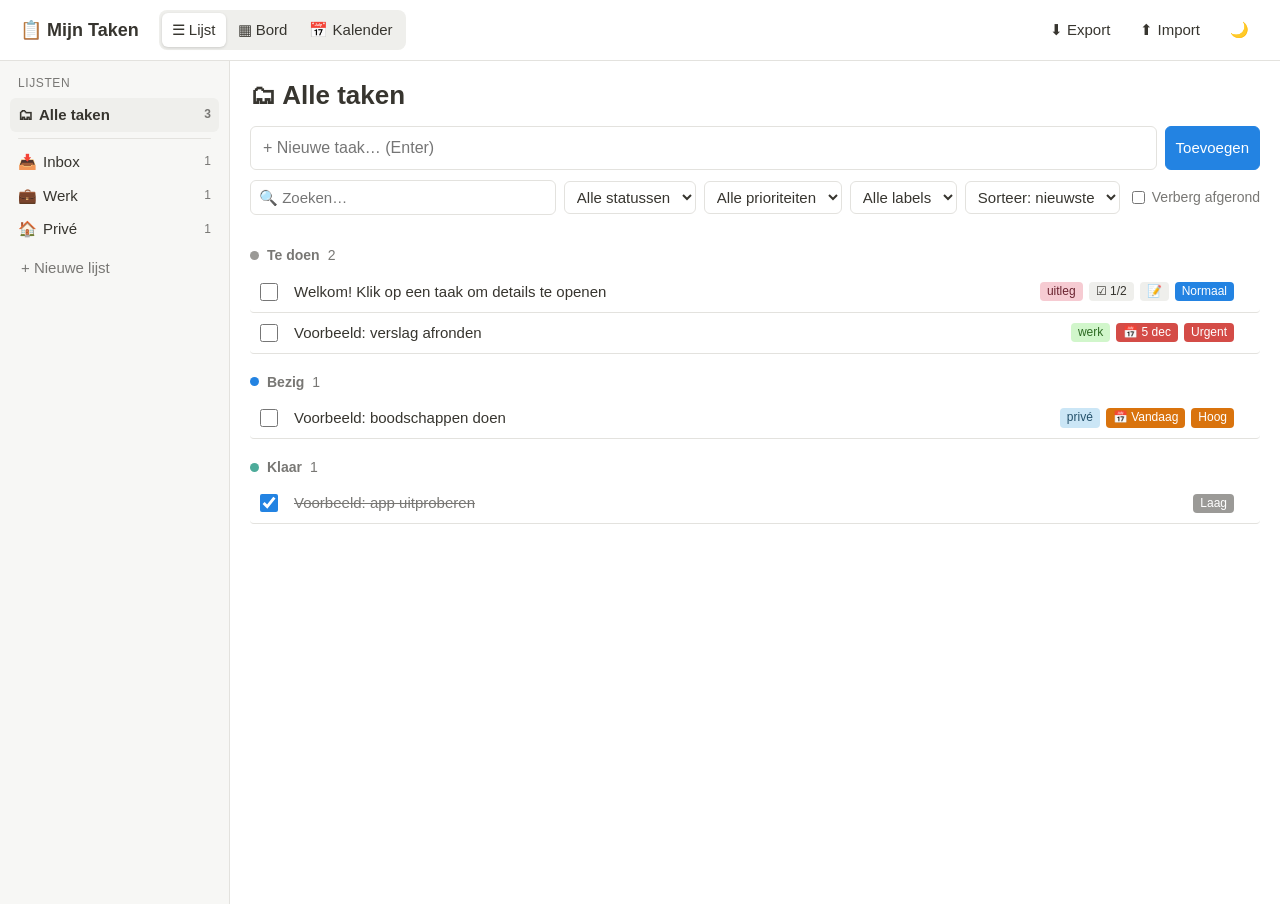
==== src/index.html @ 9c171a24 "Eerste versie Mijn Taken Co-Authored-By: Claude Opus 5.5 <noreply@anthropic.com> Claude-Session: htt" ====
<!doctype html>
<html lang="nl">
<head>
  <meta charset="utf-8">
  <meta name="viewport" content="width=device-width, initial-scale=1">
  <title>Mijn Taken</title>
  <link rel="stylesheet" href="style.css">
</head>
<body>
  <header class="topbar">
    <button id="menuBtn" class="ghost" title="Lijsten tonen">☰</button>
    <h1>📋 Mijn Taken</h1>
    <div class="view-switch" role="tablist">
      <button data-view="list" class="active">☰ Lijst</button>
      <button data-view="board">▦ Bord</button>
      <button data-view="calendar">📅 Kalender</button>
    </div>
    <div class="spacer"></div>
    <button id="exportBtn" class="ghost" title="Back-up downloaden">⬇<span class="lbl"> Export</span></button>
    <label class="ghost btn-like" title="Back-up terugzetten">⬆<span class="lbl"> Import</span><input id="importInput" type="file" accept=".json" hidden></label>
    <button id="themeBtn" class="ghost" title="Donkere / lichte modus">🌙</button>
  </header>

  <div class="layout">
  <nav id="sidebar" class="sidebar">
    <div class="side-title">Lijsten</div>
    <ul id="listNav"></ul>
    <button id="addList" class="ghost add-list">+ Nieuwe lijst</button>
  </nav>
  <div class="content">
  <h2 id="listHeading" class="list-heading"></h2>
  <section class="toolbar">
    <form id="quickAdd" autocomplete="off">
      <input id="quickTitle" placeholder="+ Nieuwe taak… (Enter)" required>
      <button type="submit">Toevoegen</button>
    </form>
    <div class="filters">
      <input id="search" type="search" placeholder="🔍 Zoeken…">
      <select id="fStatus"><option value="">Alle statussen</option></select>
      <select id="fPrio"><option value="">Alle prioriteiten</option></select>
      <select id="fLabel"><option value="">Alle labels</option></select>
      <select id="sortBy">
        <option value="created">Sorteer: nieuwste</option>
        <option value="due">Sorteer: deadline</option>
        <option value="prio">Sorteer: prioriteit</option>
        <option value="title">Sorteer: titel</option>
      </select>
      <label class="chk"><input id="hideDone" type="checkbox"> Verberg afgerond</label>
    </div>
  </section>

  <main id="main"></main>
  </div>
  </div>

  <aside id="panel" class="panel" hidden>
    <div class="panel-head">
      <button id="closePanel" class="ghost" title="Sluiten (Esc)">✕</button>
      <div class="spacer"></div>
      <button id="deleteTask" class="danger">🗑 Verwijderen</button>
    </div>
    <input id="pTitle" class="p-title" placeholder="Titel">
    <div class="props">
      <label>Lijst</label><select id="pList"></select>
      <label>Status</label><select id="pStatus"></select>
      <label>Prioriteit</label><select id="pPrio"></select>
      <label>Deadline</label><input id="pDue" type="date">
      <label>Labels</label>
      <div>
        <div id="pLabels" class="labels"></div>
        <input id="pLabelInput" placeholder="Label toevoegen + Enter" list="labelList">
        <datalist id="labelList"></datalist>
      </div>
    </div>
    <h3>Subtaken <span id="subCount" class="muted"></span></h3>
    <div class="progress"><div id="subBar"></div></div>
    <ul id="pSubs" class="subs"></ul>
    <form id="subAdd" autocomplete="off"><input id="subInput" placeholder="+ Subtaak toevoegen"></form>
    <h3>Notities</h3>
    <textarea id="pNotes" placeholder="Schrijf hier notities, links, ideeën…"></textarea>
    <p class="muted small" id="pMeta"></p>
  </aside>
  <div id="backdrop" hidden></div>
  <div id="sideBackdrop" hidden></div>

  <script src="app.js"></script>
</body>
</html>
---- src/style.css ----
:root {
  --bg: #ffffff; --bg2: #f7f7f5; --bg3: #efefec; --fg: #37352f; --muted: #787774;
  --border: #e3e2de; --accent: #2383e2; --danger: #d44c47;
  --p-laag: #9b9a97; --p-normaal: #2383e2; --p-hoog: #d9730d; --p-urgent: #d44c47;
  --shadow: 0 4px 18px rgba(0,0,0,.12);
}
[data-theme="dark"] {
  --bg: #191919; --bg2: #202020; --bg3: #2c2c2c; --fg: #e6e6e4; --muted: #9b9b98;
  --border: #373737; --accent: #4a9eef; --danger: #ef6b66;
  --shadow: 0 4px 18px rgba(0,0,0,.5);
}
* { box-sizing: border-box; }
body { margin: 0; font: 15px/1.45 -apple-system, "Segoe UI", Roboto, Helvetica, Arial, sans-serif; background: var(--bg); color: var(--fg); }
button, input, select, textarea { font: inherit; color: inherit; }
button, .btn-like { cursor: pointer; border: 1px solid var(--border); background: var(--bg2); border-radius: 6px; padding: 6px 10px; }
button:hover, .btn-like:hover { background: var(--bg3); }
button.ghost, .ghost { background: transparent; border-color: transparent; }
button.danger { color: var(--danger); background: transparent; }
input, select, textarea { background: var(--bg); border: 1px solid var(--border); border-radius: 6px; padding: 6px 8px; }
input:focus, select:focus, textarea:focus { outline: 2px solid var(--accent); outline-offset: -1px; }
.spacer { flex: 1; }
.muted { color: var(--muted); font-weight: normal; }
.small { font-size: 12px; }

.topbar { display: flex; align-items: center; gap: 8px; padding: 10px 20px; border-bottom: 1px solid var(--border); flex-wrap: wrap; }
.topbar h1 { font-size: 18px; margin: 0 12px 0 0; }
.view-switch { display: flex; gap: 2px; background: var(--bg3); padding: 3px; border-radius: 8px; }
.view-switch button { border: none; background: transparent; }
.view-switch button.active { background: var(--bg); box-shadow: 0 1px 3px rgba(0,0,0,.15); }

.toolbar { padding: 12px 20px; display: flex; flex-direction: column; gap: 10px; }
#quickAdd { display: flex; gap: 8px; }
#quickAdd input { flex: 1; min-width: 0; font-size: 16px; padding: 9px 12px; }
#quickAdd button { background: var(--accent); color: #fff; border-color: var(--accent); }
.filters { display: flex; gap: 8px; flex-wrap: wrap; align-items: center; }
.filters input[type=search] { min-width: 200px; flex: 1; }
.chk { display: flex; align-items: center; gap: 4px; color: var(--muted); font-size: 14px; }

main { padding: 0 20px 40px; }
.empty { text-align: center; color: var(--muted); padding: 50px 0; }

/* Lijst */
.group h2 { font-size: 14px; color: var(--muted); margin: 18px 0 6px; display: flex; gap: 8px; align-items: center; }
.row { display: grid; grid-template-columns: 28px 1fr auto auto auto; gap: 10px; align-items: center; padding: 8px 6px; border-bottom: 1px solid var(--border); cursor: pointer; border-radius: 4px; }
.row:hover { background: var(--bg2); }
.row.done .title { text-decoration: line-through; color: var(--muted); }
.row .title { overflow: hidden; text-overflow: ellipsis; white-space: nowrap; }
.row .meta { display: flex; gap: 6px; align-items: center; flex-wrap: wrap; justify-content: flex-end; }
.check { width: 18px; height: 18px; accent-color: var(--accent); cursor: pointer; }

.badge { font-size: 12px; padding: 1px 7px; border-radius: 4px; background: var(--bg3); white-space: nowrap; }
.prio { color: #fff; }
.prio-Laag { background: var(--p-laag); } .prio-Normaal { background: var(--p-normaal); }
.prio-Hoog { background: var(--p-hoog); } .prio-Urgent { background: var(--p-urgent); }
.due.overdue { color: #fff; background: var(--danger); }
.due.today { color: #fff; background: var(--p-hoog); }
.label { background: hsl(var(--h) 70% 88%); color: hsl(var(--h) 50% 28%); }
[data-theme="dark"] .label { background: hsl(var(--h) 35% 28%); color: hsl(var(--h) 70% 85%); }

/* Bord */
.board { display: grid; grid-template-columns: repeat(3, minmax(240px, 1fr)); gap: 14px; overflow-x: auto; }
.col { background: var(--bg2); border-radius: 8px; padding: 10px; min-height: 200px; }
.col.over { outline: 2px dashed var(--accent); }
.col h2 { font-size: 14px; margin: 0 0 10px; display: flex; gap: 6px; align-items: center; }
.card { background: var(--bg); border: 1px solid var(--border); border-radius: 6px; padding: 9px 10px; margin-bottom: 8px; cursor: grab; box-shadow: 0 1px 2px rgba(0,0,0,.06); }
.card:hover { border-color: var(--accent); }
.card.dragging { opacity: .4; }
.card .title { font-weight: 500; margin-bottom: 6px; }
.card .meta { display: flex; gap: 5px; flex-wrap: wrap; }
.col .add-in-col { width: 100%; text-align: left; color: var(--muted); background: transparent; border: none; }

.dot { width: 9px; height: 9px; border-radius: 50%; display: inline-block; }
.dot-todo { background: var(--p-laag); } .dot-doing { background: var(--accent); } .dot-done { background: #4dab9a; }

/* Zijpaneel */
.panel { position: fixed; top: 0; right: 0; bottom: 0; width: min(520px, 100%); background: var(--bg); border-left: 1px solid var(--border); box-shadow: var(--shadow); padding: 14px 24px 30px; overflow-y: auto; z-index: 20; }
#backdrop { position: fixed; inset: 0; background: rgba(0,0,0,.25); z-index: 10; }
.panel-head { display: flex; align-items: center; margin-bottom: 8px; }
.p-title { width: 100%; font-size: 24px; font-weight: 700; border: none; padding: 4px 0; margin-bottom: 12px; }
.props { display: grid; grid-template-columns: 110px 1fr; gap: 10px 12px; align-items: start; }
.props > label { color: var(--muted); padding-top: 6px; font-size: 14px; }
.labels { display: flex; gap: 5px; flex-wrap: wrap; margin-bottom: 6px; }
.labels .badge button { border: none; background: none; padding: 0 0 0 4px; color: inherit; }
.panel h3 { font-size: 15px; margin: 22px 0 8px; }
.progress { height: 5px; background: var(--bg3); border-radius: 3px; overflow: hidden; margin-bottom: 6px; }
.progress div { height: 100%; background: #4dab9a; width: 0; transition: width .2s; }
.subs { list-style: none; padding: 0; margin: 0 0 6px; }
.subs li { display: flex; align-items: center; gap: 8px; padding: 3px 0; }
.subs li input[type=text] { flex: 1; border-color: transparent; padding: 3px 6px; }
.subs li input[type=text]:hover { border-color: var(--border); }
.subs li.done input[type=text] { text-decoration: line-through; color: var(--muted); }
.subs li button { border: none; background: none; color: var(--muted); padding: 2px 6px; }
#subInput { width: 100%; }
#pNotes { width: 100%; min-height: 180px; resize: vertical; }

@media (max-width: 700px) {
  .row { grid-template-columns: 28px 1fr; }
  .row .meta { grid-column: 2; justify-content: flex-start; }
  .board { grid-template-columns: repeat(3, 85vw); }
  .props { grid-template-columns: 90px 1fr; }
}

/* Zijbalk met lijsten */
.layout { display: flex; align-items: stretch; min-height: calc(100vh - 57px); }
.sidebar { width: 230px; flex-shrink: 0; background: var(--bg2); border-right: 1px solid var(--border); padding: 14px 10px; }
.content { flex: 1; min-width: 0; }
.side-title { font-size: 12px; text-transform: uppercase; letter-spacing: .05em; color: var(--muted); padding: 0 8px 6px; }
#listNav { list-style: none; margin: 0; padding: 0; }
#listNav li { display: flex; align-items: center; gap: 6px; padding: 6px 8px; border-radius: 6px; cursor: pointer; }
#listNav li:hover { background: var(--bg3); }
#listNav li.active { background: var(--bg3); font-weight: 600; }
#listNav li.drop-over { outline: 2px dashed var(--accent); }
#listNav .name { flex: 1; overflow: hidden; text-overflow: ellipsis; white-space: nowrap; }
#listNav .count { color: var(--muted); font-size: 12px; }
#listNav .acts { display: none; }
#listNav li:hover .acts { display: inline-flex; }
#listNav .acts button { border: none; background: none; padding: 0 3px; color: var(--muted); font-size: 13px; }
#listNav .sep { height: 1px; background: var(--border); margin: 6px 8px; padding: 0; cursor: default; }
.add-list { width: 100%; text-align: left; color: var(--muted); margin-top: 4px; }
.list-heading { margin: 16px 20px 0; font-size: 26px; }
#menuBtn { display: none; font-size: 18px; }
#sideBackdrop { position: fixed; inset: 0; background: rgba(0,0,0,.25); z-index: 14; }

/* Kalender */
.cal-head { display: flex; align-items: center; gap: 8px; margin: 6px 0 10px; }
.cal-head h2 { font-size: 18px; margin: 0 8px 0 0; text-transform: capitalize; min-width: 170px; }
.cal { display: grid; grid-template-columns: repeat(7, 1fr); border-top: 1px solid var(--border); border-left: 1px solid var(--border); }
.cal .dow { font-size: 12px; color: var(--muted); padding: 4px 6px; border-right: 1px solid var(--border); border-bottom: 1px solid var(--border); background: var(--bg2); }
.day { min-height: 105px; border-right: 1px solid var(--border); border-bottom: 1px solid var(--border); padding: 4px; cursor: pointer; overflow: hidden; }
.day:hover { background: var(--bg2); }
.day.other { background: var(--bg2); color: var(--muted); }
.day.over { outline: 2px dashed var(--accent); outline-offset: -2px; }
.day .num { font-size: 12px; display: inline-block; min-width: 22px; height: 22px; line-height: 22px; text-align: center; border-radius: 11px; margin-bottom: 2px; }
.day.today .num { background: var(--danger); color: #fff; font-weight: 600; }
.chip { font-size: 12px; padding: 2px 6px; margin-bottom: 3px; border-radius: 4px; background: var(--bg3); border-left: 3px solid var(--p-normaal); white-space: nowrap; overflow: hidden; text-overflow: ellipsis; cursor: grab; }
.chip.p-Laag { border-color: var(--p-laag); } .chip.p-Hoog { border-color: var(--p-hoog); } .chip.p-Urgent { border-color: var(--p-urgent); }
.chip.done { text-decoration: line-through; color: var(--muted); }
.no-due { margin-top: 16px; }
.no-due h3 { font-size: 14px; color: var(--muted); margin: 0 0 6px; }
.no-due .chip { display: inline-block; margin-right: 6px; max-width: 260px; }

@media (max-width: 700px) {
  #menuBtn { display: inline-block; }
  .sidebar { position: fixed; top: 0; bottom: 0; left: 0; z-index: 15; transform: translateX(-100%); transition: transform .2s; box-shadow: var(--shadow); }
  .sidebar.open { transform: none; }
  #listNav .acts { display: inline-flex; }
  .topbar { padding: 8px 12px; }
  .toolbar { padding: 10px 12px; }
  main { padding: 0 12px 40px; }
  .list-heading { margin: 12px 12px 0; font-size: 22px; }
  .day { min-height: 64px; padding: 2px; }
  .chip { font-size: 10px; padding: 1px 3px; }
  .cal-head h2 { min-width: 0; font-size: 16px; }
}

@media (max-width: 700px) {
  .topbar h1 { font-size: 16px; margin: 0; }
  .topbar .lbl { display: none; }
  .view-switch { order: 10; width: 100%; }
  .view-switch button { flex: 1; padding: 6px 4px; }
  .filters input[type=search] { min-width: 100%; }
  .filters select { flex: 1 1 45%; min-width: 0; }
}
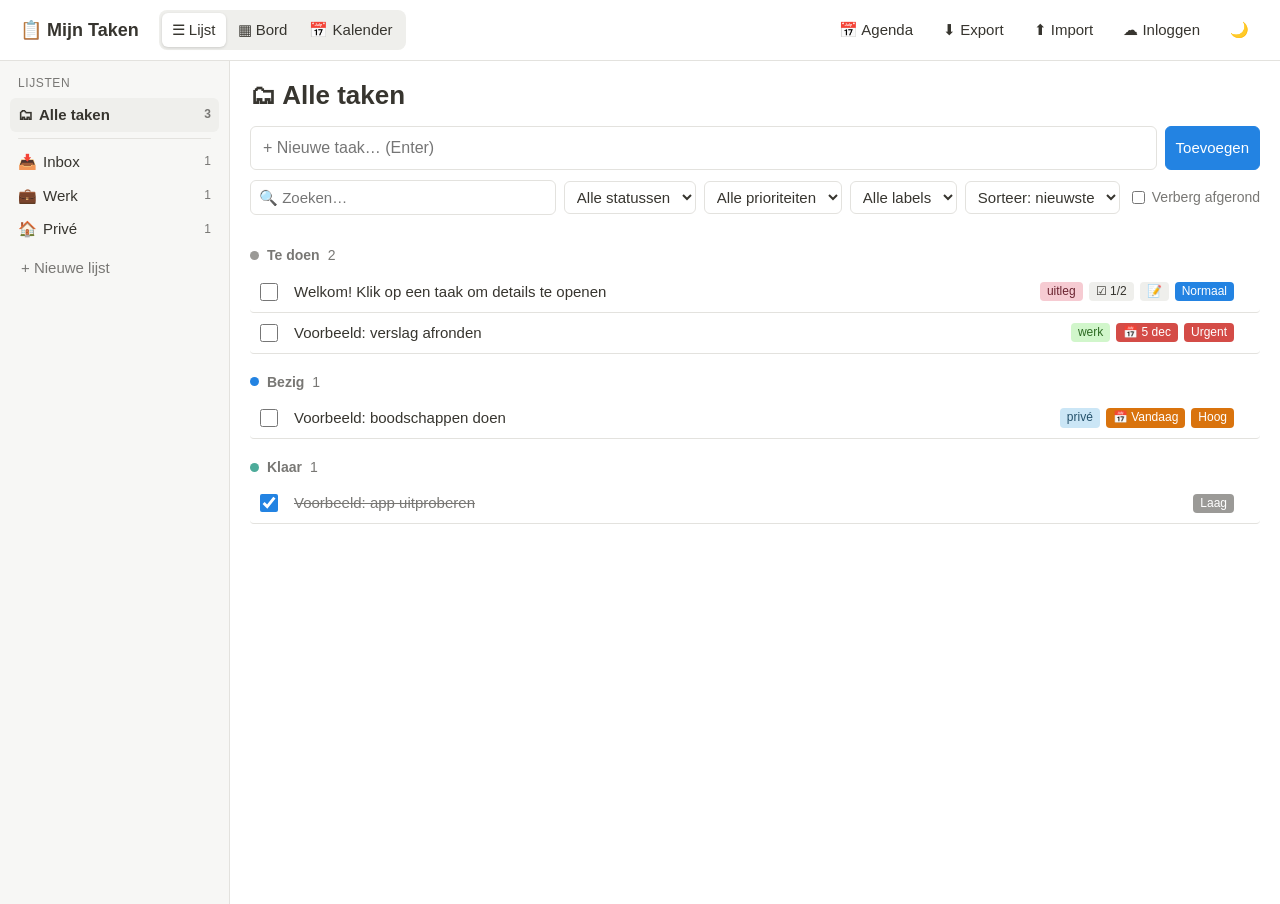
==== commit d515d0b5: "Agenda-export: taken met deadline als .ics voor Google Agenda Co-Authored-By: Claude Opus 5.5 <norep" ====
--- a/src/index.html
+++ b/src/index.html
@@ -16,8 +16,10 @@
       <button data-view="calendar">📅 Kalender</button>
     </div>
     <div class="spacer"></div>
+    <button id="icsBtn" class="ghost" title="Taken met deadline naar je agenda (Google Agenda, Outlook, iPhone)">📅<span class="lbl"> Agenda</span></button>
     <button id="exportBtn" class="ghost" title="Back-up downloaden">⬇<span class="lbl"> Export</span></button>
     <label class="ghost btn-like" title="Back-up terugzetten">⬆<span class="lbl"> Import</span><input id="importInput" type="file" accept=".json" hidden></label>
+    <button id="syncBtn" class="ghost">☁ Inloggen</button>
     <button id="themeBtn" class="ghost" title="Donkere / lichte modus">🌙</button>
   </header>
 
@@ -84,5 +86,6 @@
   <div id="sideBackdrop" hidden></div>
 
   <script src="app.js"></script>
+  <script src="sync.js"></script>
 </body>
 </html>
